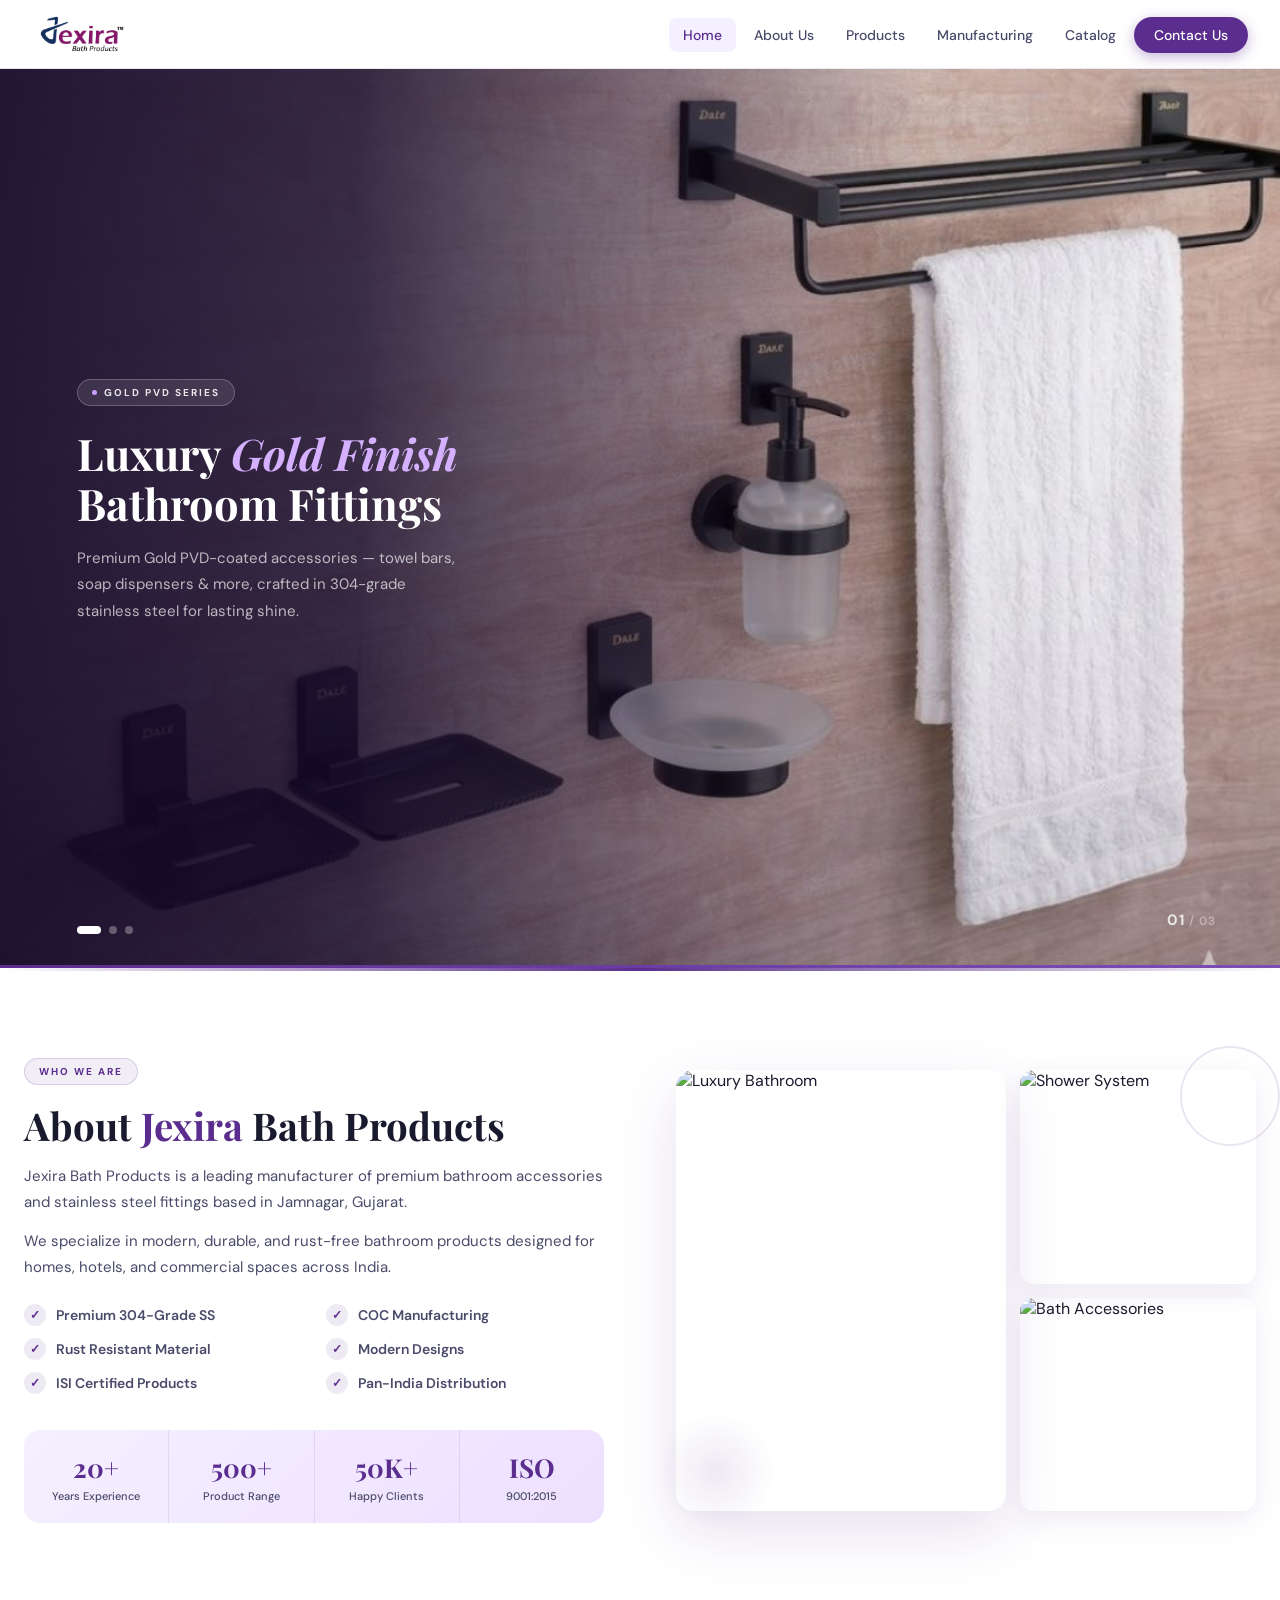
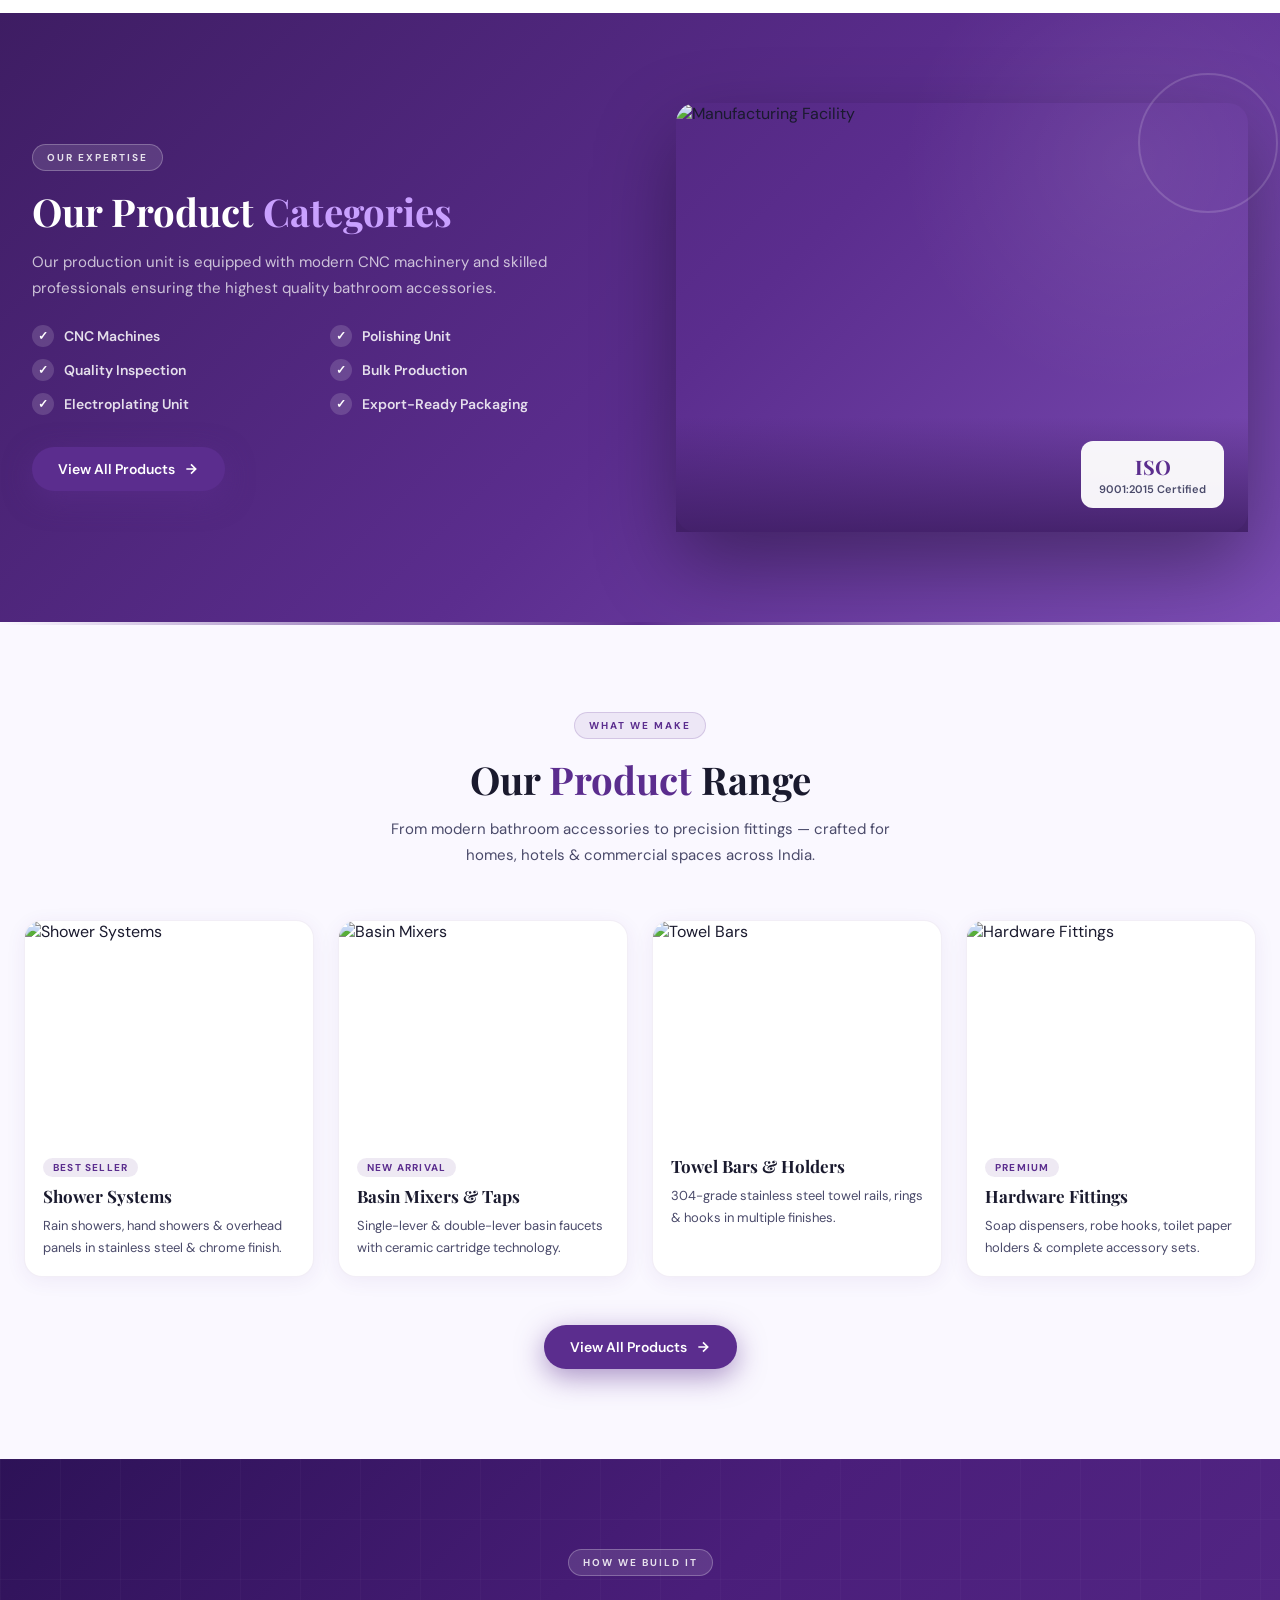
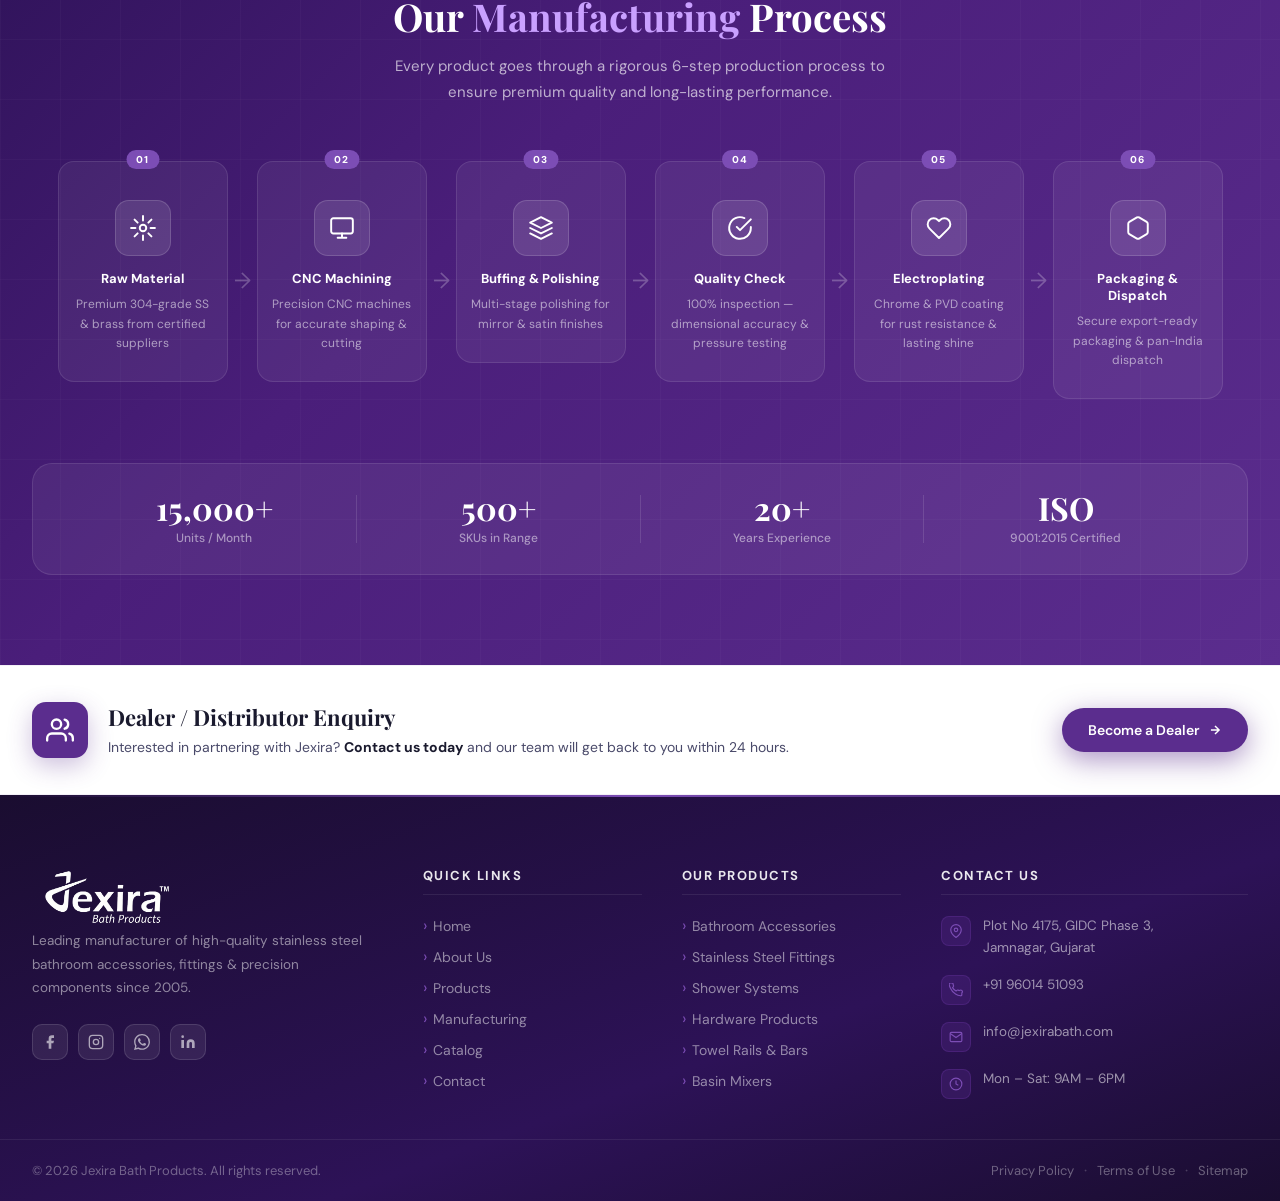
==== index.html @ c18538a4 "Add files via upload" ====
<!DOCTYPE html>
<html lang="en">
<head>
  <meta charset="UTF-8"/>
  <meta name="viewport" content="width=device-width, initial-scale=1.0"/>
  <title>Jexira Bath Products – Premium Bathroom Accessories Manufacturer</title>
  <link href="https://fonts.googleapis.com/css2?family=Playfair+Display:ital,wght@0,400;0,600;0,700;1,400&family=DM+Sans:wght@300;400;500;600&display=swap" rel="stylesheet"/>
  <!-- CSS Link -->
    <link rel="stylesheet" href="home.css">
</head>
<body>

<!-- ════════ NAVBAR ════════ -->
<nav id="navbar">
  <div class="nav-inner">
    <a href="#" class="logo">
  <img src="../Assest/img/logo_cmp.png" alt="Jexira Logo" width="100">
</a>
    <ul class="nav-links">
   <li><a href="../Mail_File/Home.html" class="active">Home</a></li>
      <li><a href="../Mail_File/about.html">About Us</a></li>
      <li><a href="#showcase">Products</a></li>
      <li><a href="#manufacturing">Manufacturing</a></li>
      <li><a href="#catalog">Catalog</a></li>
      <li><a href="#contact" class="nav-cta">Contact Us</a></li>
    </ul>
    <div class="hamburger" id="hamburger" onclick="toggleMenu()">
      <span></span><span></span><span></span>
    </div>
  </div>
</nav>
<div class="mobile-menu" id="mobileMenu">
  <a href="#">Home</a>
  <a href="#about">About Us</a>
  <a href="#showcase">Products</a>
  <a href="#manufacturing">Manufacturing</a>
  <a href="#catalog">Catalog</a>
  <a href="#contact">Contact Us</a>
</div>

<!-- ════════ HERO SLIDER ════════ -->
<section class="hero-slider" id="heroSlider">
  <div class="hero-slide active">
    <div class="slide-bg" style="background-image:url('[data-uri]');"></div>
    <div class="slide-overlay"></div>
    <div class="slide-content">
      <div class="slide-text">
        <div class="slide-badge">Gold PVD Series</div>
        <h1 class="slide-title">Luxury <em>Gold Finish</em><br>Bathroom Fittings</h1>
        <p class="slide-desc">Premium Gold PVD-coated accessories — towel bars, soap dispensers &amp; more, crafted in 304-grade stainless steel for lasting shine.</p>
        
      </div>
    </div>
  </div>
  <div class="hero-slide">
    <div class="slide-bg" style="background-image:url('[data-uri]');"></div>
    <div class="slide-overlay"></div>
    <div class="slide-content">
      <div class="slide-text">
        <div class="slide-badge">Chrome Steel Series</div>
        <h1 class="slide-title">Modern <em>Chrome</em><br>Accessory Sets</h1>
        <p class="slide-desc">Towel racks, toothbrush holders &amp; soap dishes — chrome-finished stainless steel sets for a sleek, contemporary bathroom.</p>
        
      </div>
    </div>
  </div>
  <div class="hero-slide">
    <div class="slide-bg" style="background-image:url('[data-uri]');"></div>
    <div class="slide-overlay"></div>
    <div class="slide-content">
      <div class="slide-text">
        <div class="slide-badge">Matte Black Edition</div>
        <h1 class="slide-title">Bold <em>Matte Black</em><br>Premium Collection</h1>
        <p class="slide-desc">Our signature Matte Black series — industrial strength meets contemporary design, ideal for hotels, residences &amp; commercial spaces.</p>
        
      </div>
    </div>
  </div>
  <div class="slider-dots">
    <button class="dot active" onclick="goToSlide(0)"></button>
    <button class="dot" onclick="goToSlide(1)"></button>
    <button class="dot" onclick="goToSlide(2)"></button>
  </div>
  <div class="slide-counter"><strong id="currentNum">01</strong> / 03</div>
  <div class="progress-bar running" id="progressBar"></div>
</section>

<!-- ════════ ABOUT ════════ -->
<section class="about-section" id="about">
  <div class="about-inner">
    <div class="about-content reveal-left">
      <div class="section-tag">Who We Are</div>
      <h2 class="section-title">About <span>Jexira</span> Bath Products</h2>
      <p class="section-para">Jexira Bath Products is a leading manufacturer of premium bathroom accessories and stainless steel fittings based in Jamnagar, Gujarat.</p>
      <p class="section-para" style="margin-top:12px;">We specialize in modern, durable, and rust-free bathroom products designed for homes, hotels, and commercial spaces across India.</p>
      <div class="feature-grid">
        <div class="feature-item"><span class="check-icon">✓</span><span class="feature-label">Premium 304-Grade SS</span></div>
        <div class="feature-item"><span class="check-icon">✓</span><span class="feature-label">COC Manufacturing</span></div>
        <div class="feature-item"><span class="check-icon">✓</span><span class="feature-label">Rust Resistant Material</span></div>
        <div class="feature-item"><span class="check-icon">✓</span><span class="feature-label">Modern Designs</span></div>
        <div class="feature-item"><span class="check-icon">✓</span><span class="feature-label">ISI Certified Products</span></div>
        <div class="feature-item"><span class="check-icon">✓</span><span class="feature-label">Pan-India Distribution</span></div>
      </div>
      <div class="about-stats">
        <div class="about-stat"><span class="about-stat-num">20+</span><span class="about-stat-label">Years Experience</span></div>
        <div class="about-stat"><span class="about-stat-num">500+</span><span class="about-stat-label">Product Range</span></div>
        <div class="about-stat"><span class="about-stat-num">50K+</span><span class="about-stat-label">Happy Clients</span></div>
        <div class="about-stat"><span class="about-stat-num">ISO</span><span class="about-stat-label">9001:2015</span></div>
      </div>
    </div>
    <div class="about-images reveal-right">
      <div class="about-deco-ring"></div>
      <div class="img-collage">
        <div class="img-main"><img src="../Assest/img/about-cmp.png" alt="Luxury Bathroom"/></div>
        <div class="img-side">
          <div class="img-sm"><img src="../Assest/img/about-1.png" alt="Shower System"/></div>
          <div class="img-sm"><img src="../Assest/img/about-2.png" alt="Bath Accessories"/></div>
        </div>
      </div>
      <div class="about-deco"></div>
    </div>
  </div>
</section>

<!-- ════════ PRODUCTS SECTION (dark) ════════ -->
<section class="products-section" id="products">
  <div class="prod-bg"></div>
  <div class="prod-inner">
    <div class="prod-content reveal-left">
      <div class="section-tag light">Our Expertise</div>
      <h2 class="section-title light">Our Product <span class="purple-span">Categories</span></h2>
      <p class="section-para light" style="margin-bottom:24px;">Our production unit is equipped with modern CNC machinery and skilled professionals ensuring the highest quality bathroom accessories.</p>
      <div class="feature-grid">
        <div class="feature-item"><span class="check-icon purple-check">✓</span><span class="feature-label dark-label">CNC Machines</span></div>
        <div class="feature-item"><span class="check-icon purple-check">✓</span><span class="feature-label dark-label">Polishing Unit</span></div>
        <div class="feature-item"><span class="check-icon purple-check">✓</span><span class="feature-label dark-label">Quality Inspection</span></div>
        <div class="feature-item"><span class="check-icon purple-check">✓</span><span class="feature-label dark-label">Bulk Production</span></div>
        <div class="feature-item"><span class="check-icon purple-check">✓</span><span class="feature-label dark-label">Electroplating Unit</span></div>
        <div class="feature-item"><span class="check-icon purple-check">✓</span><span class="feature-label dark-label">Export-Ready Packaging</span></div>
      </div>
      <a href="#showcase" class="btn-primary" style="margin-top:32px;display:inline-flex;">
        View All Products
        <svg width="16" height="16" viewBox="0 0 24 24" fill="none" stroke="currentColor" stroke-width="2.5"><path d="M5 12h14M12 5l7 7-7 7"/></svg>
      </a>
    </div>
    <div class="prod-image reveal-right">
      <div class="prod-deco-ring"></div>
      <div class="prod-img-card">
        <img src="https://images.unsplash.com/photo-1507089947368-19c1da9775ae?w=800&q=80" alt="Manufacturing Facility"/>
        <div class="prod-img-overlay">
          <div class="prod-stat-card">
            <span class="prod-stat-num">ISO</span>
            <span class="prod-stat-label">9001:2015 Certified</span>
          </div>
        </div>
      </div>
    </div>
  </div>
</section>

<!-- ════════ SHOWCASE ════════ -->
<section class="showcase-section" id="showcase">
  <div class="showcase-inner">
    <div class="showcase-top reveal">
      <div class="section-tag">What We Make</div>
      <h2 class="section-title" style="text-align:center;">Our <span>Product</span> Range</h2>
      <p style="text-align:center;font-size:15px;color:var(--text-mid);max-width:520px;margin:12px auto 0;line-height:1.7;">From modern bathroom accessories to precision fittings — crafted for homes, hotels &amp; commercial spaces across India.</p>
    </div>
    <div class="product-cards-grid reveal">
      <div class="prod-card">
        <div class="prod-card-img">
          <img src="https://images.unsplash.com/photo-1584622650111-993a426fbf0a?w=500&q=80" alt="Shower Systems"/>
          <div class="prod-card-overlay"><a href="#" class="prod-card-btn">View Range</a></div>
        </div>
        <div class="prod-card-body">
          <span class="prod-card-tag">Best Seller</span>
          <h3 class="prod-card-title">Shower Systems</h3>
          <p class="prod-card-desc">Rain showers, hand showers &amp; overhead panels in stainless steel &amp; chrome finish.</p>
        </div>
      </div>
      <div class="prod-card">
        <div class="prod-card-img">
          <img src="https://images.unsplash.com/photo-1552321554-5fefe8c9ef14?w=500&q=80" alt="Basin Mixers"/>
          <div class="prod-card-overlay"><a href="#" class="prod-card-btn">View Range</a></div>
        </div>
        <div class="prod-card-body">
          <span class="prod-card-tag">New Arrival</span>
          <h3 class="prod-card-title">Basin Mixers &amp; Taps</h3>
          <p class="prod-card-desc">Single-lever &amp; double-lever basin faucets with ceramic cartridge technology.</p>
        </div>
      </div>
      <div class="prod-card">
        <div class="prod-card-img">
          <img src="https://images.unsplash.com/photo-1600566752355-35792bedcfea?w=500&q=80" alt="Towel Bars"/>
          <div class="prod-card-overlay"><a href="#" class="prod-card-btn">View Range</a></div>
        </div>
        <div class="prod-card-body">
          <h3 class="prod-card-title">Towel Bars &amp; Holders</h3>
          <p class="prod-card-desc">304-grade stainless steel towel rails, rings &amp; hooks in multiple finishes.</p>
        </div>
      </div>
      <div class="prod-card">
        <div class="prod-card-img">
          <img src="https://images.unsplash.com/photo-1507089947368-19c1da9775ae?w=500&q=80" alt="Hardware Fittings"/>
          <div class="prod-card-overlay"><a href="#" class="prod-card-btn">View Range</a></div>
        </div>
        <div class="prod-card-body">
          <span class="prod-card-tag">Premium</span>
          <h3 class="prod-card-title">Hardware Fittings</h3>
          <p class="prod-card-desc">Soap dispensers, robe hooks, toilet paper holders &amp; complete accessory sets.</p>
        </div>
      </div>
    </div>
    <div class="showcase-cta reveal">
      <a href="#" class="btn-primary" style="display:inline-flex;">
        View All Products
        <svg width="16" height="16" viewBox="0 0 24 24" fill="none" stroke="currentColor" stroke-width="2.5"><path d="M5 12h14M12 5l7 7-7 7"/></svg>
      </a>
    </div>
  </div>
</section>

<!-- ════════ MANUFACTURING ════════ -->
<section class="mfg-section" id="manufacturing">
  <div class="mfg-bg"></div>
  <div class="mfg-inner">
    <div class="mfg-header reveal">
      <div class="section-tag light">How We Build It</div>
      <h2 class="section-title light" style="text-align:center;">Our <span class="purple-span">Manufacturing</span> Process</h2>
      <p style="text-align:center;font-size:15px;color:rgba(255,255,255,0.65);max-width:520px;margin:12px auto 0;line-height:1.7;">Every product goes through a rigorous 6-step production process to ensure premium quality and long-lasting performance.</p>
    </div>
    <div class="process-steps reveal">
      <div class="process-step">
        <div class="step-num">01</div>
        <div class="step-icon-wrap"><svg width="26" height="26" viewBox="0 0 24 24" fill="none" stroke="white" stroke-width="1.8" stroke-linecap="round" stroke-linejoin="round"><circle cx="12" cy="12" r="3"/><path d="M12 1v4M12 19v4M4.22 4.22l2.83 2.83M16.95 16.95l2.83 2.83M1 12h4M19 12h4M4.22 19.78l2.83-2.83M16.95 7.05l2.83-2.83"/></svg></div>
        <h4 class="step-title">Raw Material</h4>
        <p class="step-desc">Premium 304-grade SS &amp; brass from certified suppliers</p>
      </div>
      <div class="step-arrow">→</div>
      <div class="process-step">
        <div class="step-num">02</div>
        <div class="step-icon-wrap"><svg width="26" height="26" viewBox="0 0 24 24" fill="none" stroke="white" stroke-width="1.8" stroke-linecap="round" stroke-linejoin="round"><rect x="2" y="3" width="20" height="14" rx="2"/><path d="M8 21h8M12 17v4"/></svg></div>
        <h4 class="step-title">CNC Machining</h4>
        <p class="step-desc">Precision CNC machines for accurate shaping &amp; cutting</p>
      </div>
      <div class="step-arrow">→</div>
      <div class="process-step">
        <div class="step-num">03</div>
        <div class="step-icon-wrap"><svg width="26" height="26" viewBox="0 0 24 24" fill="none" stroke="white" stroke-width="1.8" stroke-linecap="round" stroke-linejoin="round"><path d="M12 2L2 7l10 5 10-5-10-5zM2 17l10 5 10-5M2 12l10 5 10-5"/></svg></div>
        <h4 class="step-title">Buffing &amp; Polishing</h4>
        <p class="step-desc">Multi-stage polishing for mirror &amp; satin finishes</p>
      </div>
      <div class="step-arrow">→</div>
      <div class="process-step">
        <div class="step-num">04</div>
        <div class="step-icon-wrap"><svg width="26" height="26" viewBox="0 0 24 24" fill="none" stroke="white" stroke-width="1.8" stroke-linecap="round" stroke-linejoin="round"><path d="M22 11.08V12a10 10 0 11-5.93-9.14"/><polyline points="22,4 12,14.01 9,11.01"/></svg></div>
        <h4 class="step-title">Quality Check</h4>
        <p class="step-desc">100% inspection — dimensional accuracy &amp; pressure testing</p>
      </div>
      <div class="step-arrow">→</div>
      <div class="process-step">
        <div class="step-num">05</div>
        <div class="step-icon-wrap"><svg width="26" height="26" viewBox="0 0 24 24" fill="none" stroke="white" stroke-width="1.8" stroke-linecap="round" stroke-linejoin="round"><path d="M20.84 4.61a5.5 5.5 0 00-7.78 0L12 5.67l-1.06-1.06a5.5 5.5 0 00-7.78 7.78l1.06 1.06L12 21.23l7.78-7.78 1.06-1.06a5.5 5.5 0 000-7.78z"/></svg></div>
        <h4 class="step-title">Electroplating</h4>
        <p class="step-desc">Chrome &amp; PVD coating for rust resistance &amp; lasting shine</p>
      </div>
      <div class="step-arrow">→</div>
      <div class="process-step">
        <div class="step-num">06</div>
        <div class="step-icon-wrap"><svg width="26" height="26" viewBox="0 0 24 24" fill="none" stroke="white" stroke-width="1.8" stroke-linecap="round" stroke-linejoin="round"><path d="M21 16V8a2 2 0 00-1-1.73l-7-4a2 2 0 00-2 0l-7 4A2 2 0 003 8v8a2 2 0 001 1.73l7 4a2 2 0 002 0l7-4A2 2 0 0021 16z"/></svg></div>
        <h4 class="step-title">Packaging &amp; Dispatch</h4>
        <p class="step-desc">Secure export-ready packaging &amp; pan-India dispatch</p>
      </div>
    </div>
    <div class="mfg-stats reveal">
      <div class="mfg-stat"><span class="mfg-stat-num">15,000+</span><span class="mfg-stat-label">Units / Month</span></div>
      <div class="mfg-stat-line"></div>
      <div class="mfg-stat"><span class="mfg-stat-num">500+</span><span class="mfg-stat-label">SKUs in Range</span></div>
      <div class="mfg-stat-line"></div>
      <div class="mfg-stat"><span class="mfg-stat-num">20+</span><span class="mfg-stat-label">Years Experience</span></div>
      <div class="mfg-stat-line"></div>
      <div class="mfg-stat"><span class="mfg-stat-num">ISO</span><span class="mfg-stat-label">9001:2015 Certified</span></div>
    </div>
  </div>
</section>

<!-- ════════ DEALER BANNER ════════ -->
<section class="dealer-section reveal">
  <div class="dealer-inner">
    <div class="dealer-left">
      <div class="dealer-icon-wrap">
        <svg width="28" height="28" viewBox="0 0 24 24" fill="none" stroke="white" stroke-width="2" stroke-linecap="round" stroke-linejoin="round"><path d="M17 21v-2a4 4 0 00-4-4H5a4 4 0 00-4 4v2"/><circle cx="9" cy="7" r="4"/><path d="M23 21v-2a4 4 0 00-3-3.87M16 3.13a4 4 0 010 7.75"/></svg>
      </div>
      <div>
        <h3 class="dealer-title">Dealer / Distributor Enquiry</h3>
        <p class="dealer-para">Interested in partnering with Jexira? <strong>Contact us today</strong> and our team will get back to you within 24 hours.</p>
      </div>
    </div>
    <a href="https://wa.me/919601451093" target="_blank" class="btn-primary">
      Become a Dealer
      <svg width="14" height="14" viewBox="0 0 24 24" fill="none" stroke="currentColor" stroke-width="2.5"><path d="M5 12h14M12 5l7 7-7 7"/></svg>
    </a>
  </div>
</section>

<!-- ════════ FOOTER ════════ -->
<footer id="contact">
  <div class="footer-bg"></div>
  <div class="footer-inner">
    <div>
        <a href="#" class="logo">
  <img src="../Assest/img/white-logo.png" alt="Jexira Logo" width="150">
</a>
      <p class="footer-desc">Leading manufacturer of high-quality stainless steel bathroom accessories, fittings &amp; precision components since 2005.</p>
      <div class="social-links">
        <a href="#" class="social-btn" title="Facebook"><svg width="16" height="16" viewBox="0 0 24 24" fill="currentColor"><path d="M18 2h-3a5 5 0 00-5 5v3H7v4h3v8h4v-8h3l1-4h-4V7a1 1 0 011-1h3z"/></svg></a>
        <a href="#" class="social-btn" title="Instagram"><svg width="16" height="16" viewBox="0 0 24 24" fill="none" stroke="currentColor" stroke-width="2" stroke-linecap="round" stroke-linejoin="round"><rect x="2" y="2" width="20" height="20" rx="5"/><circle cx="12" cy="12" r="4"/><circle cx="17.5" cy="6.5" r="1" fill="currentColor" stroke="none"/></svg></a>
        <a href="https://wa.me/919601451093" target="_blank" class="social-btn" title="WhatsApp"><svg width="16" height="16" viewBox="0 0 24 24" fill="currentColor"><path d="M17.472 14.382c-.297-.149-1.758-.867-2.03-.967-.273-.099-.471-.148-.67.15-.197.297-.767.966-.94 1.164-.173.199-.347.223-.644.075-.297-.15-1.255-.463-2.39-1.475-.883-.788-1.48-1.761-1.653-2.059-.173-.297-.018-.458.13-.606.134-.133.298-.347.446-.52.149-.174.198-.298.298-.497.099-.198.05-.371-.025-.52-.075-.149-.669-1.612-.916-2.207-.242-.579-.487-.5-.669-.51-.173-.008-.371-.01-.57-.01-.198 0-.52.074-.792.372-.272.297-1.04 1.016-1.04 2.479 0 1.462 1.065 2.875 1.213 3.074.149.198 2.096 3.2 5.077 4.487.709.306 1.262.489 1.694.625.712.227 1.36.195 1.871.118.571-.085 1.758-.719 2.006-1.413.248-.694.248-1.289.173-1.413-.074-.124-.272-.198-.57-.347m-5.421 7.403h-.004a9.87 9.87 0 01-5.031-1.378l-.361-.214-3.741.982.998-3.648-.235-.374a9.86 9.86 0 01-1.51-5.26c.001-5.45 4.436-9.884 9.888-9.884 2.64 0 5.122 1.03 6.988 2.898a9.825 9.825 0 012.893 6.994c-.003 5.45-4.437 9.884-9.885 9.884m8.413-18.297A11.815 11.815 0 0012.05 0C5.495 0 .16 5.335.157 11.892c0 2.096.547 4.142 1.588 5.945L.057 24l6.305-1.654a11.882 11.882 0 005.683 1.448h.005c6.554 0 11.89-5.335 11.893-11.893a11.821 11.821 0 00-3.48-8.413z"/></svg></a>
        <a href="#" class="social-btn" title="LinkedIn"><svg width="16" height="16" viewBox="0 0 24 24" fill="currentColor"><path d="M16 8a6 6 0 016 6v7h-4v-7a2 2 0 00-2-2 2 2 0 00-2 2v7h-4v-7a6 6 0 016-6zM2 9h4v12H2z"/><circle cx="4" cy="4" r="2"/></svg></a>
      </div>
    </div>
    <div>
      <h4 class="footer-heading">Quick Links</h4>
      <ul class="footer-links">
        <li><a href="../Mail_File/Home.html" class="active">Home</a></li>
      <li><a href="../Mail_File/about.html">About Us</a></li>
        <li><a href="#showcase">Products</a></li>
        <li><a href="#manufacturing">Manufacturing</a></li>
        <li><a href="#catalog">Catalog</a></li>
        <li><a href="#contact">Contact</a></li>
      </ul>
    </div>
    <div>
      <h4 class="footer-heading">Our Products</h4>
      <ul class="footer-links">
        <li><a href="#">Bathroom Accessories</a></li>
        <li><a href="#">Stainless Steel Fittings</a></li>
        <li><a href="#">Shower Systems</a></li>
        <li><a href="#">Hardware Products</a></li>
        <li><a href="#">Towel Rails &amp; Bars</a></li>
        <li><a href="#">Basin Mixers</a></li>
      </ul>
    </div>
    <div>
      <h4 class="footer-heading">Contact Us</h4>
      <ul class="footer-contact-list">
        <li>
          <div class="contact-icon"><svg width="14" height="14" viewBox="0 0 24 24" fill="none" stroke="currentColor" stroke-width="2"><path d="M21 10c0 7-9 13-9 13s-9-6-9-13a9 9 0 0118 0z"/><circle cx="12" cy="10" r="3"/></svg></div>
          <span>Plot No 4175, GIDC Phase 3,<br>Jamnagar, Gujarat</span>
        </li>
        <li>
          <div class="contact-icon"><svg width="14" height="14" viewBox="0 0 24 24" fill="none" stroke="currentColor" stroke-width="2"><path d="M22 16.92v3a2 2 0 01-2.18 2 19.79 19.79 0 01-8.63-3.07A19.5 19.5 0 013.07 9.81 19.79 19.79 0 01.07 1.18 2 2 0 012.03 0h3a2 2 0 012 1.72c.127.96.361 1.903.7 2.81a2 2 0 01-.45 2.11L6.09 7.91a16 16 0 006 6l1.27-1.27a2 2 0 012.11-.45c.907.339 1.85.573 2.81.7A2 2 0 0122 16.92z"/></svg></div>
          <span>+91 96014 51093</span>
        </li>
        <li>
          <div class="contact-icon"><svg width="14" height="14" viewBox="0 0 24 24" fill="none" stroke="currentColor" stroke-width="2"><path d="M4 4h16c1.1 0 2 .9 2 2v12c0 1.1-.9 2-2 2H4c-1.1 0-2-.9-2-2V6c0-1.1.9-2 2-2z"/><polyline points="22,6 12,13 2,6"/></svg></div>
          <span>info@jexirabath.com</span>
        </li>
        <li>
          <div class="contact-icon"><svg width="14" height="14" viewBox="0 0 24 24" fill="none" stroke="currentColor" stroke-width="2"><circle cx="12" cy="12" r="10"/><polyline points="12,6 12,12 16,14"/></svg></div>
          <span>Mon – Sat: 9AM – 6PM</span>
        </li>
      </ul>
    </div>
  </div>
  <div class="footer-bottom">
    <div class="footer-bottom-inner">
      <p>© 2026 Jexira Bath Products. All rights reserved.</p>
      <div class="footer-bottom-links">
        <a href="#">Privacy Policy</a><span>·</span>
        <a href="#">Terms of Use</a><span>·</span>
        <a href="#">Sitemap</a>
      </div>
    </div>
  </div>
</footer>

<!-- Toast -->
<div class="toast" id="toast">
  <div class="toast-icon success" id="toastIcon"><svg width="14" height="14" viewBox="0 0 24 24" fill="none" stroke="currentColor" stroke-width="2.5"><polyline points="20,6 9,17 4,12"/></svg></div>
  <span id="toastMsg">Done!</span>
</div>

<!-- Scroll to top -->
<button class="scroll-top" id="scrollTop" onclick="window.scrollTo({top:0,behavior:'smooth'})" title="Back to top">
  <svg width="18" height="18" viewBox="0 0 24 24" fill="none" stroke="currentColor" stroke-width="2.5"><polyline points="18,15 12,9 6,15"/></svg>
</button>
  <script src="home.js"></script>

</body>
</html>
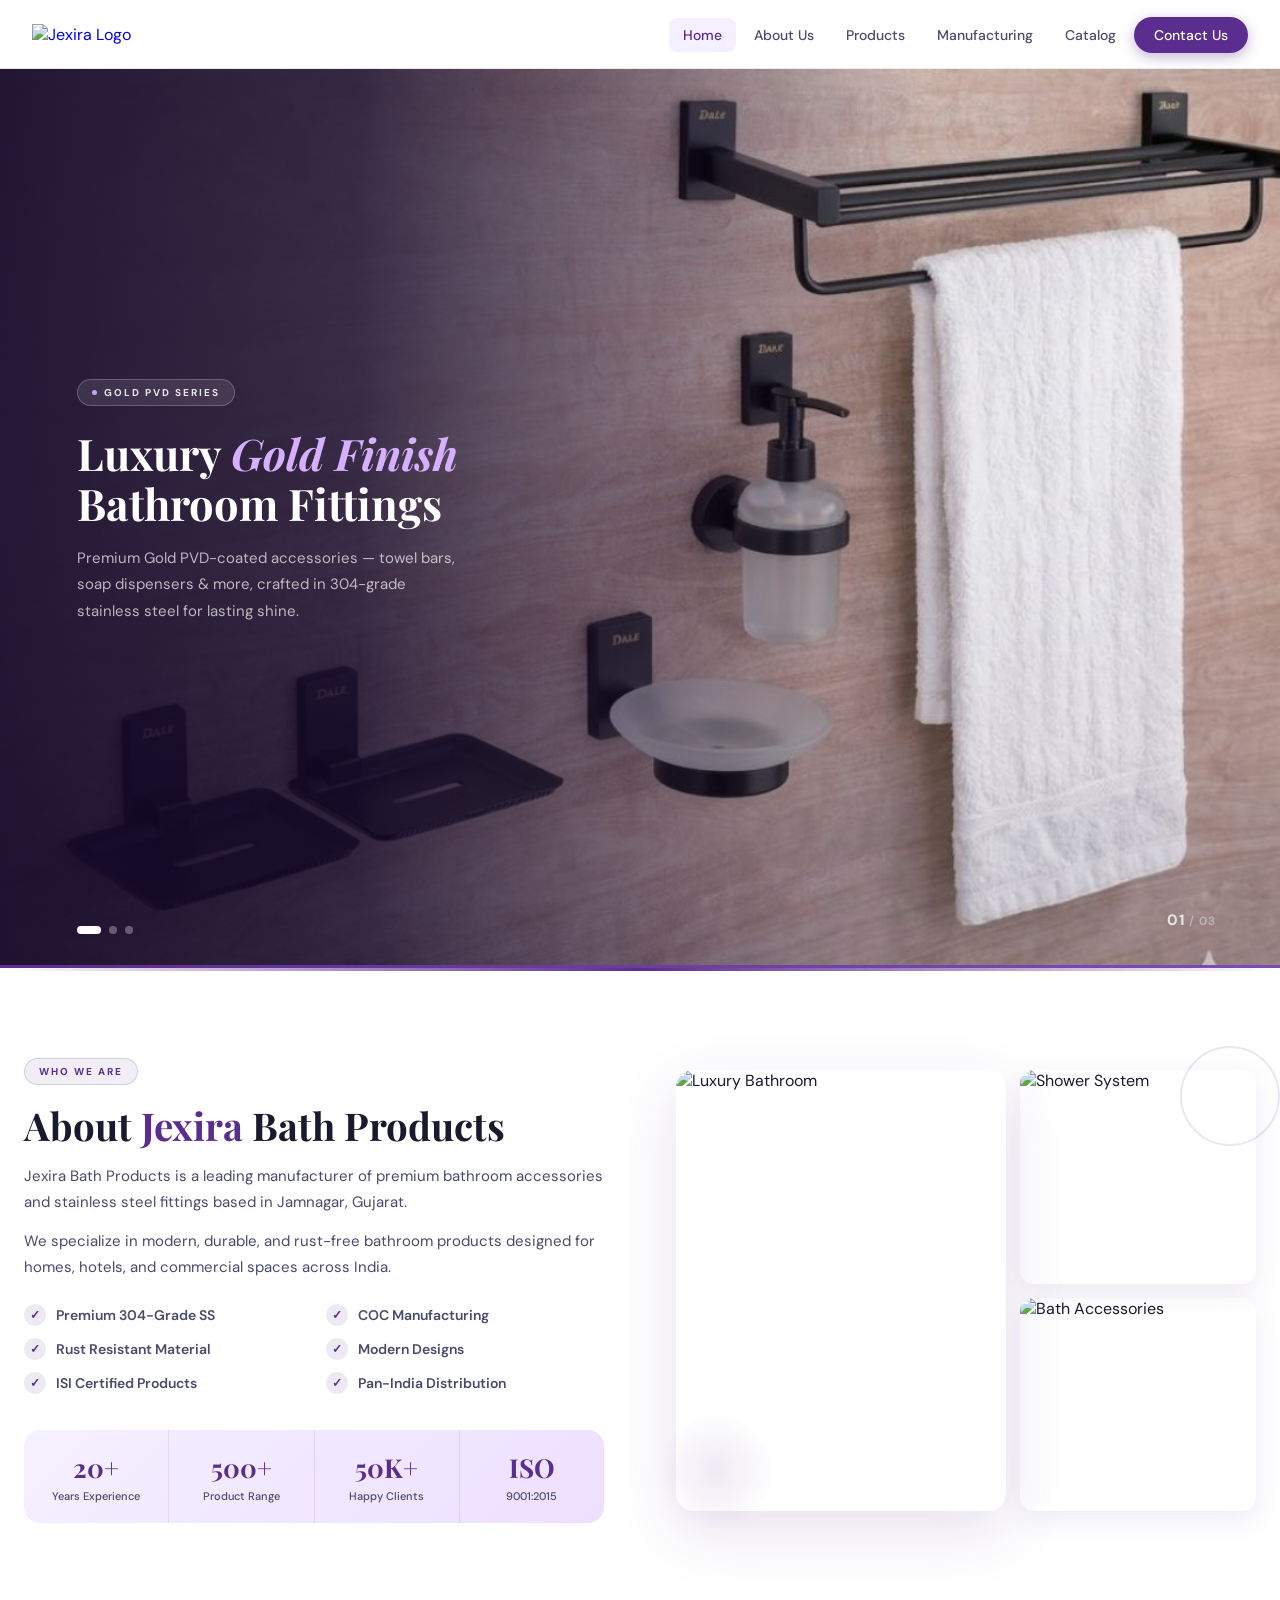
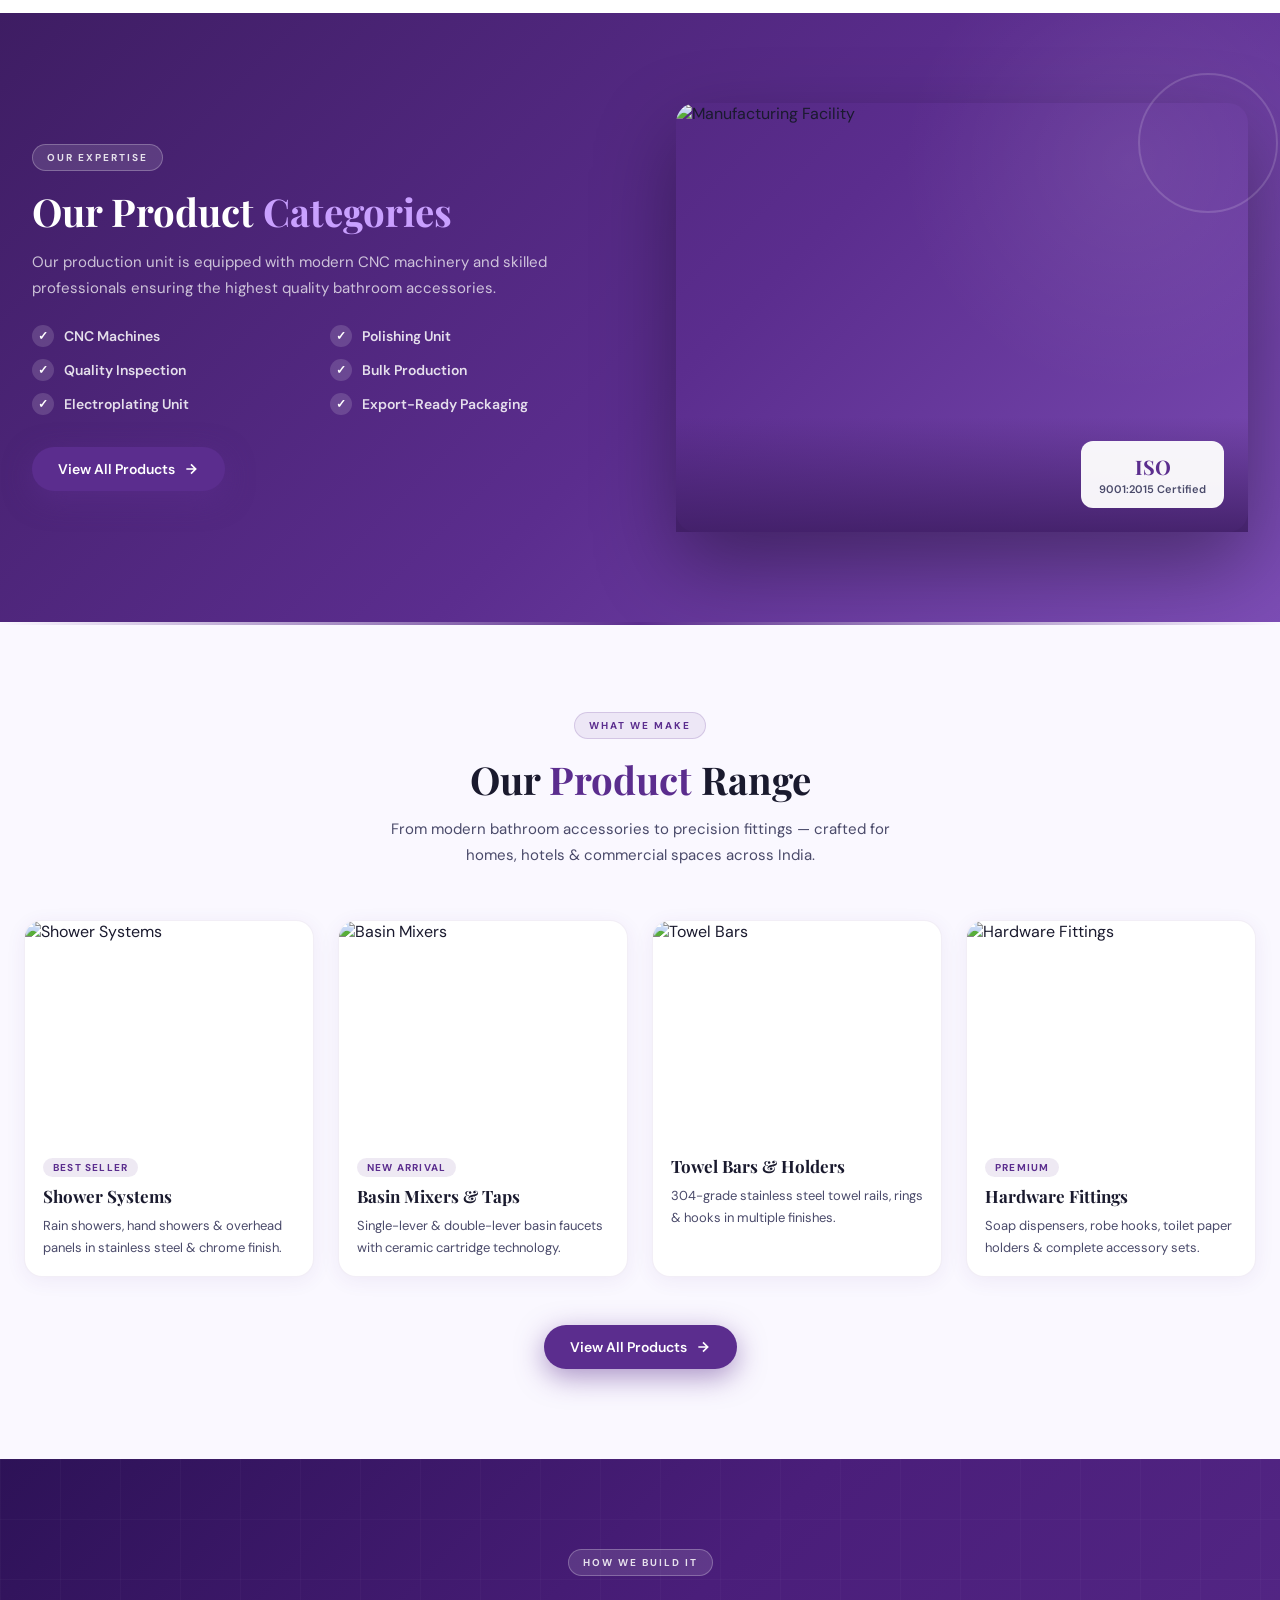
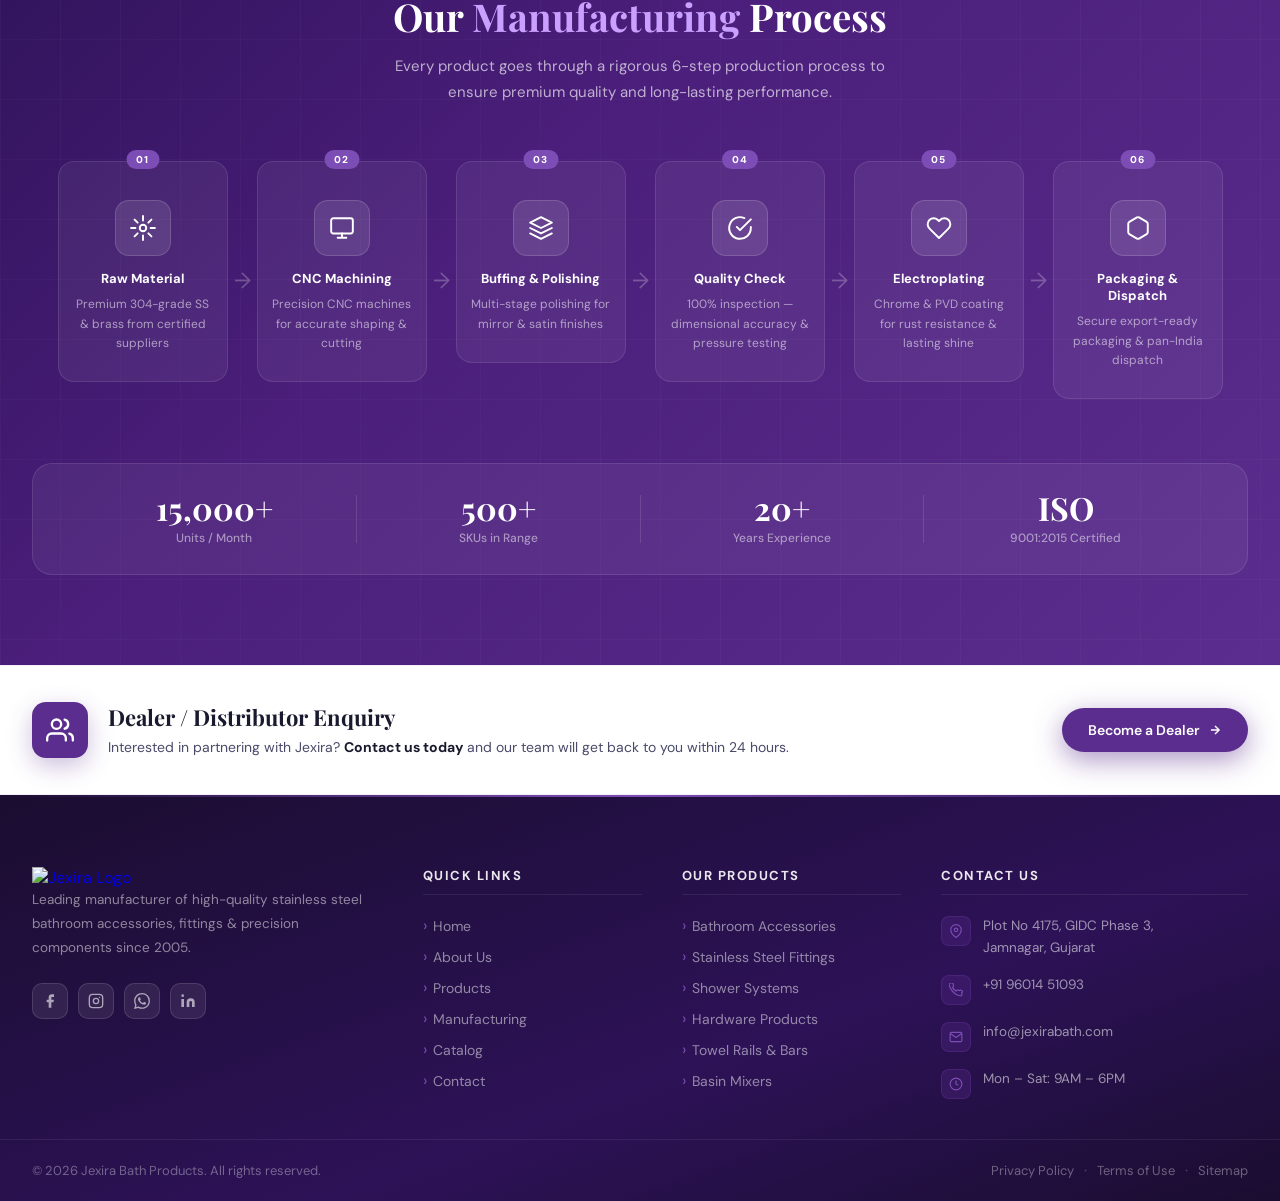
==== commit 711f5f8a: "Update index.html" ====
--- a/index.html
+++ b/index.html
@@ -14,12 +14,12 @@
 <nav id="navbar">
   <div class="nav-inner">
     <a href="#" class="logo">
-  <img src="../Assest/img/logo_cmp.png" alt="Jexira Logo" width="100">
+  <img src="logo_cmp.png" alt="Jexira Logo" width="100">
 </a>
     <ul class="nav-links">
-   <li><a href="../Mail_File/Home.html" class="active">Home</a></li>
-      <li><a href="../Mail_File/about.html">About Us</a></li>
-      <li><a href="#showcase">Products</a></li>
+   <li><a href="Home.html" class="active">Home</a></li>
+      <li><a href= "about.html">About Us</a></li>
+      <li><a href="jexira-products-enhanced.html">Products</a></li>
       <li><a href="#manufacturing">Manufacturing</a></li>
       <li><a href="#catalog">Catalog</a></li>
       <li><a href="#contact" class="nav-cta">Contact Us</a></li>
@@ -111,10 +111,10 @@
     <div class="about-images reveal-right">
       <div class="about-deco-ring"></div>
       <div class="img-collage">
-        <div class="img-main"><img src="../Assest/img/about-cmp.png" alt="Luxury Bathroom"/></div>
+        <div class="img-main"><img src="about-cmp.png" alt="Luxury Bathroom"/></div>
         <div class="img-side">
-          <div class="img-sm"><img src="../Assest/img/about-1.png" alt="Shower System"/></div>
-          <div class="img-sm"><img src="../Assest/img/about-2.png" alt="Bath Accessories"/></div>
+          <div class="img-sm"><img src="about-1.png" alt="Shower System"/></div>
+          <div class="img-sm"><img src="about-2.png" alt="Bath Accessories"/></div>
         </div>
       </div>
       <div class="about-deco"></div>
@@ -309,7 +309,7 @@
   <div class="footer-inner">
     <div>
         <a href="#" class="logo">
-  <img src="../Assest/img/white-logo.png" alt="Jexira Logo" width="150">
+  <img src="white-logo.png" alt="Jexira Logo" width="150">
 </a>
       <p class="footer-desc">Leading manufacturer of high-quality stainless steel bathroom accessories, fittings &amp; precision components since 2005.</p>
       <div class="social-links">
@@ -388,4 +388,4 @@
   <script src="home.js"></script>
 
 </body>
-</html>+</html>
